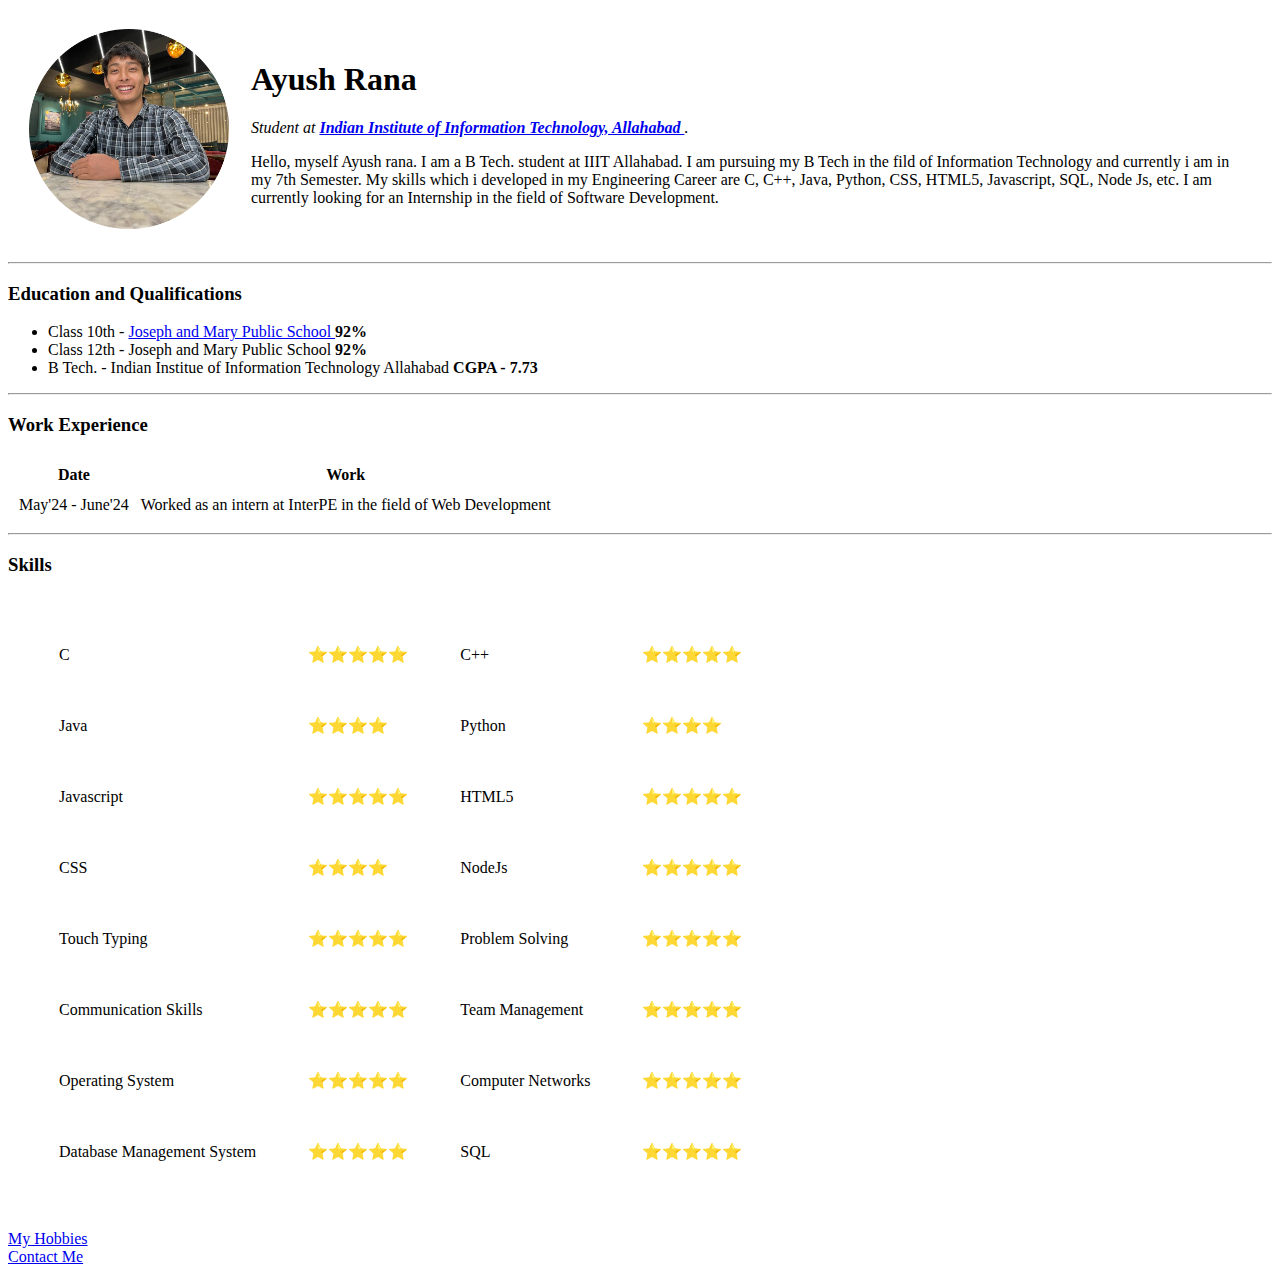
==== index.html @ 412611f7 "Added necessary files for website" ====
<!DOCTYPE html>
<html lang="en" dir="ltr">

<head>
  <meta charset="utf-8">
  <title>Ayush's Personal Site</title>
</head>

<body>
  <table cellspacing="20">
    <tr>
      <td><img width="200px" src="Images/AyushPfp.jpeg" alt="Ayush Rana pfp"></td>
      <td>
        <h1>Ayush Rana</h1>
        <p><em>Student at <strong><a href="https://www.iiita.ac.in/"> Indian Institute of Information Technology, Allahabad </a> </strong>.</em></p>
        <p>Hello, myself Ayush rana. I am a B Tech. student at IIIT Allahabad. I am pursuing my B Tech in the fild of Information Technology and currently i am in my 7th Semester. My skills which i developed in my Engineering Career are C, C++, Java,
          Python, CSS, HTML5, Javascript, SQL, Node Js, etc. I am currently looking for an Internship in the field of Software Development.</p>
      </td>
    </tr>
  </table>
  <hr>
  <h3>Education and Qualifications</h3>
  <ul>
    <li>Class 10th - <a href="https://www.jmps.org.in/"> Joseph and Mary Public School </a> <strong>92%</strong></li>
    <li>Class 12th - Joseph and Mary Public School <strong>92%</strong></li>
    <li>B Tech. - Indian Institue of Information Technology Allahabad <strong>CGPA - 7.73</strong></li>
  </ul>

  <hr>

  <h3>Work Experience</h3>
  <table cellspacing='10'>
    <thead>
      <tr>
        <th>Date</th>
        <th>Work</th>
      </tr>
    </thead>
    <tbody>
      <tr>
        <td>May'24 - June'24</td>
        <td>Worked as an intern at InterPE in the field of Web Development</td>
      </tr>
    </tbody>
  </table>

  <hr>

  <h3>Skills</h3>
  <table cellspacing = "50px">
    <tr>
      <td>C</td>
      <td>⭐⭐⭐⭐⭐</td>
      <td>C++</td>
      <td>⭐⭐⭐⭐⭐</td>
    </tr>
    <tr>
      <td>Java</td>
      <td>⭐⭐⭐⭐</td>
      <td>Python</td>
      <td>⭐⭐⭐⭐</td>
    </tr>
    <tr>
      <td>Javascript</td>
      <td>⭐⭐⭐⭐⭐</td>
      <td>HTML5</td>
      <td>⭐⭐⭐⭐⭐</td>
    </tr>
    <tr>
      <td>CSS</td>
      <td>⭐⭐⭐⭐</td>
      <td>NodeJs</td>
      <td>⭐⭐⭐⭐⭐</td>
    </tr>
    <tr>
      <td>Touch Typing</td>
      <td>⭐⭐⭐⭐⭐</td>
      <td>Problem Solving</td>
      <td>⭐⭐⭐⭐⭐</td>
    </tr>
    <tr>
      <td>Communication Skills</td>
      <td>⭐⭐⭐⭐⭐</td>
      <td>Team Management</td>
      <td>⭐⭐⭐⭐⭐</td>
    </tr>
    <tr>
      <td>Operating System</td>
      <td>⭐⭐⭐⭐⭐</td>
      <td>Computer Networks</td>
      <td>⭐⭐⭐⭐⭐</td>
    </tr>
    <tr>
      <td>Database Management System</td>
      <td>⭐⭐⭐⭐⭐</td>
      <td>SQL</td>
      <td>⭐⭐⭐⭐⭐</td>
    </tr>
  </table>

  <br>
  <a href="hobbies.html">My Hobbies</a>
  <br>
  <a href="contact.html">Contact Me</a>
</body>

</html>
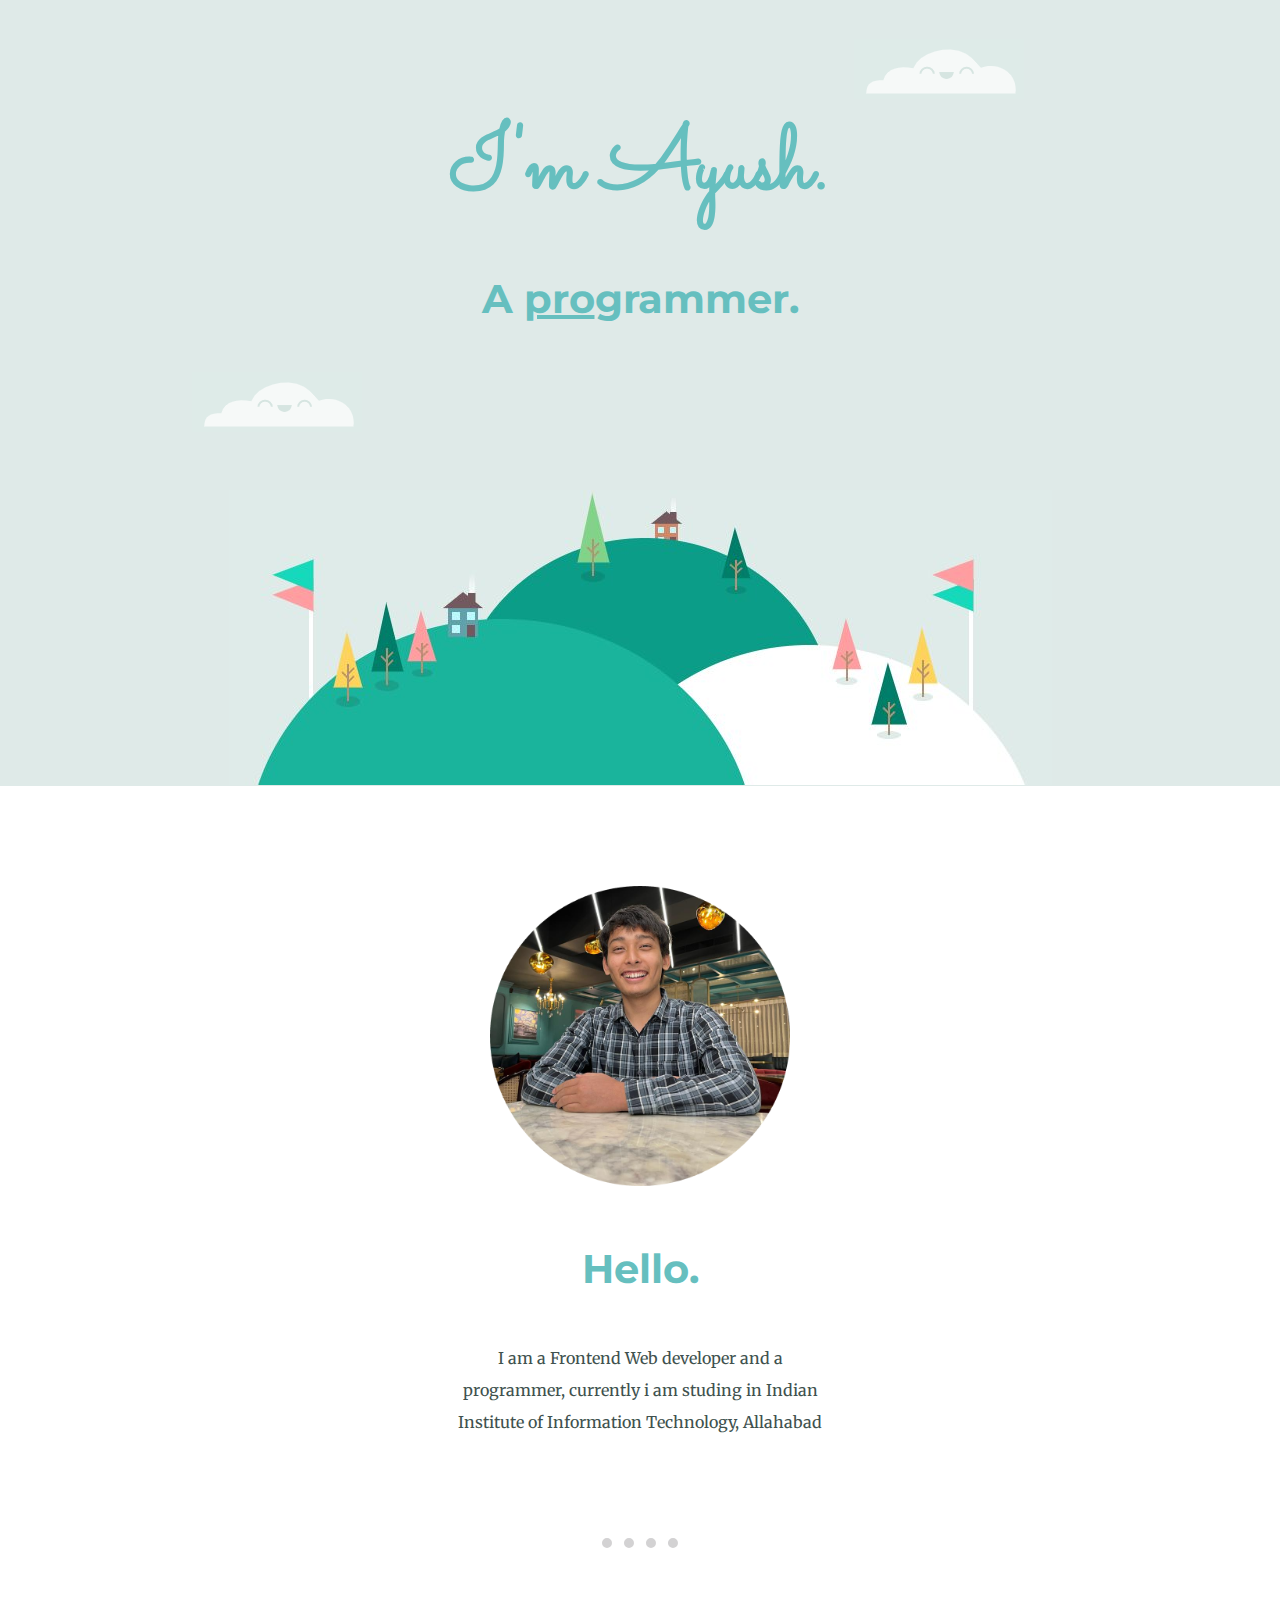
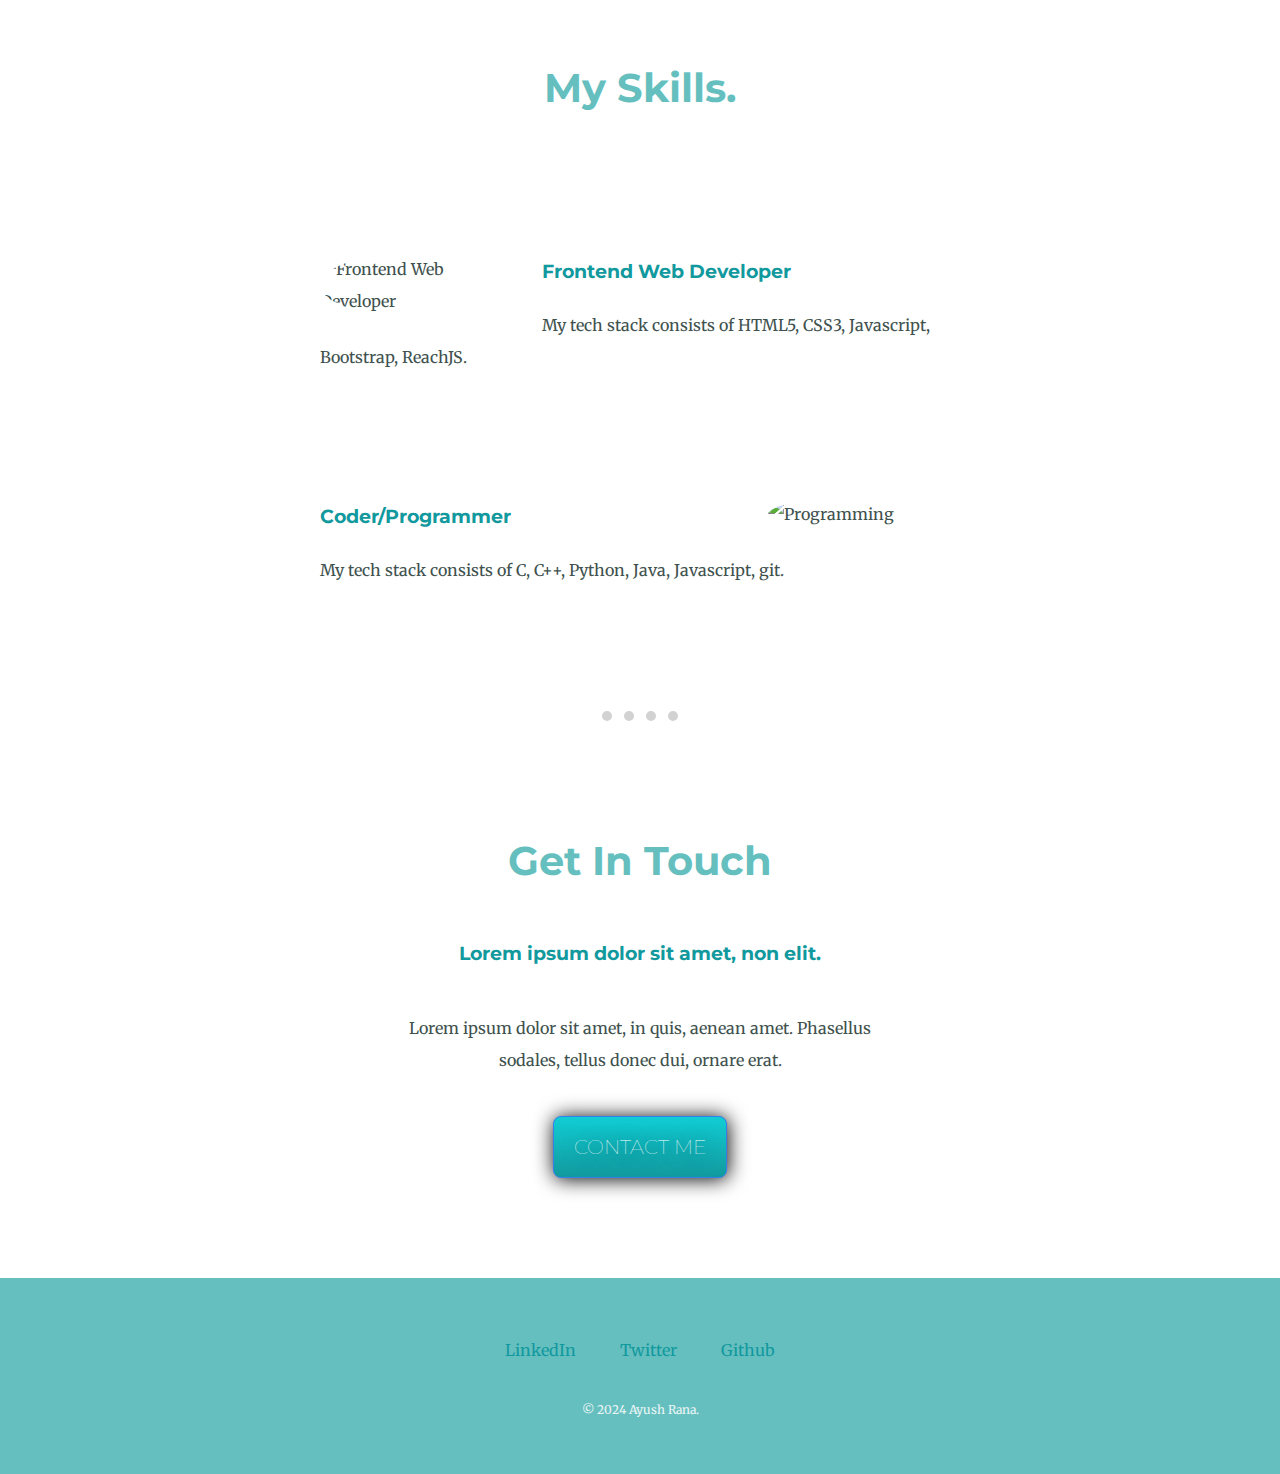
==== commit 9b575cb5: "Added new files for the home page" ====
--- a/index.html
+++ b/index.html
@@ -3,105 +3,64 @@
 
 <head>
   <meta charset="utf-8">
-  <title>Ayush's Personal Site</title>
+  <title>Ayush Rana</title>
+  <link rel="stylesheet" href="CSS/styles.css">
+  <link rel="icon" href="icon/favi.ico">
+  <link rel="preconnect" href="https://fonts.googleapis.com">
+  <link rel="preconnect" href="https://fonts.gstatic.com" crossorigin>
+  <link href="https://fonts.googleapis.com/css2?family=Merriweather:wght@300&family=Montserrat:wght@300&family=Sacramento&display=swap" rel="stylesheet">
 </head>
 
 <body>
-  <table cellspacing="20">
-    <tr>
-      <td><img width="200px" src="Images/AyushPfp.jpeg" alt="Ayush Rana pfp"></td>
-      <td>
-        <h1>Ayush Rana</h1>
-        <p><em>Student at <strong><a href="https://www.iiita.ac.in/"> Indian Institute of Information Technology, Allahabad </a> </strong>.</em></p>
-        <p>Hello, myself Ayush rana. I am a B Tech. student at IIIT Allahabad. I am pursuing my B Tech in the fild of Information Technology and currently i am in my 7th Semester. My skills which i developed in my Engineering Career are C, C++, Java,
-          Python, CSS, HTML5, Javascript, SQL, Node Js, etc. I am currently looking for an Internship in the field of Software Development.</p>
-      </td>
-    </tr>
-  </table>
-  <hr>
-  <h3>Education and Qualifications</h3>
-  <ul>
-    <li>Class 10th - <a href="https://www.jmps.org.in/"> Joseph and Mary Public School </a> <strong>92%</strong></li>
-    <li>Class 12th - Joseph and Mary Public School <strong>92%</strong></li>
-    <li>B Tech. - Indian Institue of Information Technology Allahabad <strong>CGPA - 7.73</strong></li>
-  </ul>
+  <div class="top-container">
+    <img class="cloud1" src="Images/cloud.png" alt="Cloud image">
+    <h1>I'm Ayush.</h1>
+    <h2 class = desc>A <span class="pro">pro</span>grammer.</h2>
+    <img class="cloud2" src="Images/cloud.png" alt="Cloud image">
+    <img class="mountain" src="Images/mountain.jpg" alt="Mountain Image">
+  </div>
 
-  <hr>
+  <div class="middle-container">
+    <div class="profile">
+      <img class = "pfp" src="Images/AyushPfp.jpeg" alt="Ayush Rana Profile picture">
+      <h2>Hello.</h2>
+      <p class="intro">I am a Frontend Web developer and a programmer, currently i am studing in Indian Institute of Information Technology, Allahabad</p>
+    </div>
+    <hr>
+    <div class="skills">
+      <h2>My Skills.</h2>
+      <div class="skill-row">
+        <img class="frontend" src="https://media.giphy.com/media/ES9cAJlcxblRESzOH1/giphy.gif?cid=790b7611pl2ynngszdgi96297vynwcjlkpry6ty17can9mlp&ep=v1_gifs_search&rid=giphy.gif&ct=g" alt="Frontend Web Developer">
+        <h3>Frontend Web Developer</h3>
+        <p>My tech stack consists of HTML5, CSS3, Javascript, Bootstrap, ReachJS.</p>
+      </div>
+      <div class="skill-row">
+        <img class="coder" src="https://media.giphy.com/media/v1.Y2lkPTc5MGI3NjExanRjeGRqbzFjM3pycWJ0YzZ3NGE2OTA5dmxlaXp4cGJrc3duNnc3aiZlcD12MV9naWZzX3NlYXJjaCZjdD1n/bGgsc5mWoryfgKBx1u/giphy.gif" alt="Programming">
+        <h3>Coder/Programmer</h3>
+        <p>My tech stack consists of C, C++, Python, Java, Javascript, git.</p>
+      </div>
 
-  <h3>Work Experience</h3>
-  <table cellspacing='10'>
-    <thead>
-      <tr>
-        <th>Date</th>
-        <th>Work</th>
-      </tr>
-    </thead>
-    <tbody>
-      <tr>
-        <td>May'24 - June'24</td>
-        <td>Worked as an intern at InterPE in the field of Web Development</td>
-      </tr>
-    </tbody>
-  </table>
+    </div>
 
-  <hr>
+    <!-- <iframe src="https://giphy.com/embed/KGhpQ5NMoWKQurlHwI" width="478" height="480" frameBorder="0" class="giphy-embed" allowFullScreen></iframe><p><a href="https://giphy.com/gifs/tech-programming-backend-KGhpQ5NMoWKQurlHwI">via GIPHY</a></p> -->
 
-  <h3>Skills</h3>
-  <table cellspacing = "50px">
-    <tr>
-      <td>C</td>
-      <td>⭐⭐⭐⭐⭐</td>
-      <td>C++</td>
-      <td>⭐⭐⭐⭐⭐</td>
-    </tr>
-    <tr>
-      <td>Java</td>
-      <td>⭐⭐⭐⭐</td>
-      <td>Python</td>
-      <td>⭐⭐⭐⭐</td>
-    </tr>
-    <tr>
-      <td>Javascript</td>
-      <td>⭐⭐⭐⭐⭐</td>
-      <td>HTML5</td>
-      <td>⭐⭐⭐⭐⭐</td>
-    </tr>
-    <tr>
-      <td>CSS</td>
-      <td>⭐⭐⭐⭐</td>
-      <td>NodeJs</td>
-      <td>⭐⭐⭐⭐⭐</td>
-    </tr>
-    <tr>
-      <td>Touch Typing</td>
-      <td>⭐⭐⭐⭐⭐</td>
-      <td>Problem Solving</td>
-      <td>⭐⭐⭐⭐⭐</td>
-    </tr>
-    <tr>
-      <td>Communication Skills</td>
-      <td>⭐⭐⭐⭐⭐</td>
-      <td>Team Management</td>
-      <td>⭐⭐⭐⭐⭐</td>
-    </tr>
-    <tr>
-      <td>Operating System</td>
-      <td>⭐⭐⭐⭐⭐</td>
-      <td>Computer Networks</td>
-      <td>⭐⭐⭐⭐⭐</td>
-    </tr>
-    <tr>
-      <td>Database Management System</td>
-      <td>⭐⭐⭐⭐⭐</td>
-      <td>SQL</td>
-      <td>⭐⭐⭐⭐⭐</td>
-    </tr>
-  </table>
+    <hr>
+    <div class="contact-me">
+      <h2>Get In Touch</h2>
+      <h3>Lorem ipsum dolor sit amet, non elit.</h3>
+      <p class = "msg">Lorem ipsum dolor sit amet, in quis, aenean amet. Phasellus sodales, tellus donec dui, ornare erat.</p>
+      <a class="btn" href="mailto:ayush.rana0603@gmail.com">CONTACT ME</a>
+    </div>
+  </div>
 
-  <br>
-  <a href="hobbies.html">My Hobbies</a>
-  <br>
-  <a href="contact.html">Contact Me</a>
+
+  <div class="bottom-container">
+    <a class="footer-link" href="https://www.linkedin.com/in/ayush-rana-1a2b76234/">LinkedIn</a>
+    <a class="footer-link" href="https://x.com/AyushRana06">Twitter</a>
+    <a class="footer-link" href="https://github.com/ayushrana06">Github</a>
+    <p class = "copyright">© 2024 Ayush Rana.</p>
+  </div>
+
 </body>
 
 </html>
--- a/CSS/styles.css
+++ b/CSS/styles.css
@@ -0,0 +1,164 @@
+body {
+  margin: 0;
+  color: #40514E;
+  text-align: center;
+  font-family: 'Merriweather', serif;
+  /* font-weight: bold; */
+  line-height: 2;
+}
+
+
+
+hr{
+  border-style: dotted none none none;
+  width: 6%;
+  border-width: 10px;
+  border-color: #d3d2d3;
+  margin: 100px auto;
+}
+
+h1 {
+  margin: auto;
+  font-size: 5.625rem;
+  font-family: Sacramento, cursive;
+  color: #66bfbf;
+}
+
+h2{
+  font-family: 'Montserrat', sans-serif;
+  font-size: 2.5rem;
+  color: #66bfbf;
+}
+
+h3{
+  font-family: 'Montserrat', sans-serif;
+  color: #11999e;
+}
+
+.top-container {
+  background-color: rgba(223,234,232,255);
+  position: relative;
+  padding-top: 79px;
+  height: 706.695px
+}
+
+.middle-container{
+  margin: 100px auto;
+}
+
+.bottom-container{
+  background-color: #66bfbf;
+  padding: 56px 0 20px 0;
+}
+
+.desc{
+  margin-top: 0;
+}
+
+.intro{
+  width: 30%;
+  margin: auto;
+}
+.msg{
+  width: 40%;
+  margin: 40px auto;
+}
+
+.skill-row{
+  width: 50%;
+  margin: 125px auto;
+  text-align: left;
+}
+
+.frontend{
+  border-radius: 100%;
+  width: 30%;
+  float: left;
+  margin-right: 30px;
+}
+
+.footer-link{
+  color: #11999e;
+  margin: 20px;
+  text-decoration: none;
+}
+
+.footer-link:hover{
+  color: #eaf6f6;
+}
+
+.coder{
+  border-radius: 100%;
+  width: 30%;
+  float: right;
+  margin-left: 30px;
+}
+
+.copyright{
+  font-size: 0.75rem;
+  color: #eaf6f6;
+  padding: 20px;
+}
+
+.cloud1{
+  position: absolute;
+  right: 20%;
+  top: 5%;
+}
+
+.cloud2{
+  position: absolute;
+  left: 15%;
+}
+
+.mountain{
+  padding-top: 118px;
+}
+
+.pro{
+  text-decoration: underline;
+}
+
+.pfp{
+  width: 300px;
+}
+
+.btn {
+   background: #11CDD4;
+   background-image: -webkit-linear-gradient(top, #11CDD4, #11999E);
+   background-image: -moz-linear-gradient(top, #11CDD4, #11999E);
+   background-image: -ms-linear-gradient(top, #11CDD4, #11999E);
+   background-image: -o-linear-gradient(top, #11CDD4, #11999E);
+   background-image: -webkit-gradient(to bottom, #11CDD4, #11999E);
+   -webkit-border-radius: 20px;
+   -moz-border-radius: 20px;
+   border-radius: 8px;
+   color: #FFFFFF;
+   font-family: Montserrat, sans-serif;
+   font-size: 20px;
+   font-weight: 100;
+   padding: 10px 20px;
+   -webkit-box-shadow: 1px 1px 20px 0 #000000;
+   -moz-box-shadow: 1px 1px 20px 0 #000000;
+   box-shadow: 1px 1px 20px 0 #000000;
+   text-shadow: 1px 1px 20px #000000;
+   border: solid #337FED 1px;
+   text-decoration: none;
+   display: inline-block;
+   cursor: pointer;
+   text-align: center;
+}
+
+.btn:hover {
+   border: solid #337FED 1px;
+   background: #30E3CB;
+   background-image: -webkit-linear-gradient(top, #30E3CB, #2BC4AD);
+   background-image: -moz-linear-gradient(top, #30E3CB, #2BC4AD);
+   background-image: -ms-linear-gradient(top, #30E3CB, #2BC4AD);
+   background-image: -o-linear-gradient(top, #30E3CB, #2BC4AD);
+   background-image: -webkit-gradient(to bottom, #30E3CB, #2BC4AD);
+   -webkit-border-radius: 20px;
+   -moz-border-radius: 20px;
+   border-radius: 8px;
+   text-decoration: none;
+}
